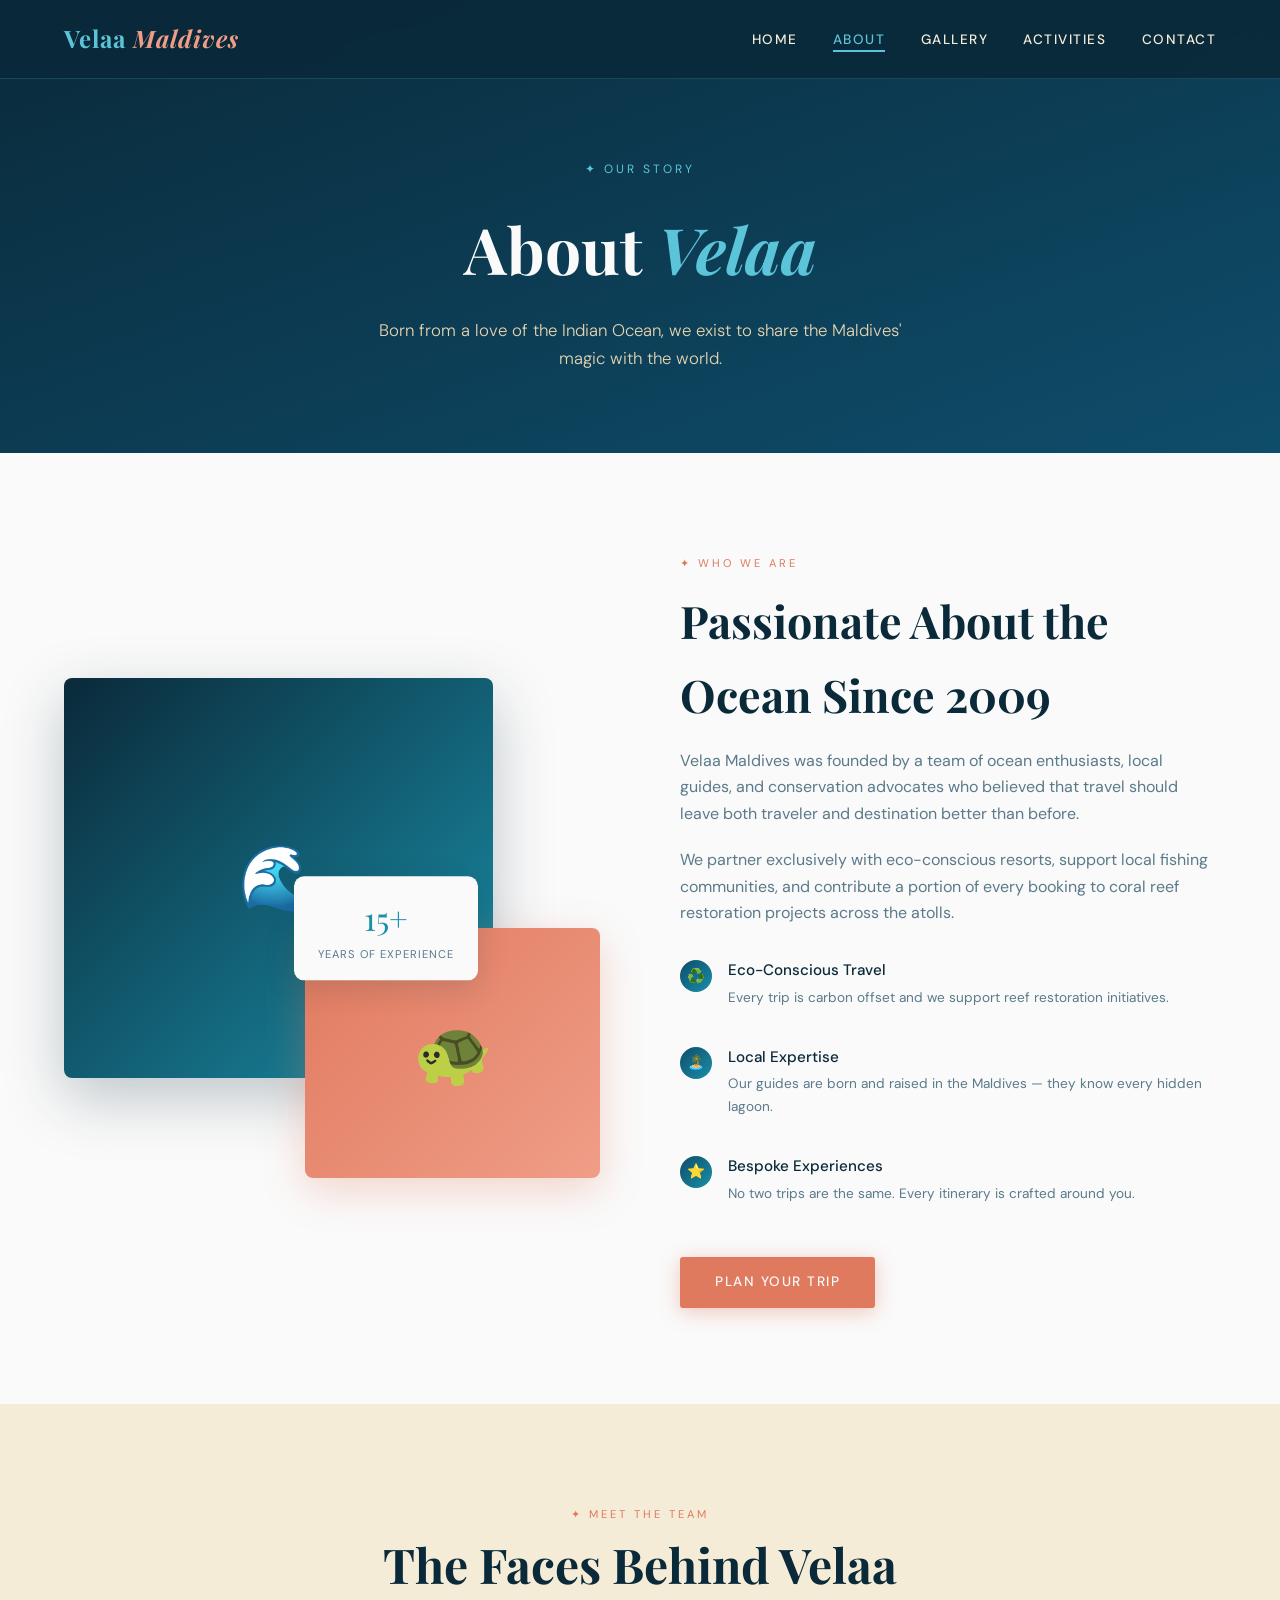
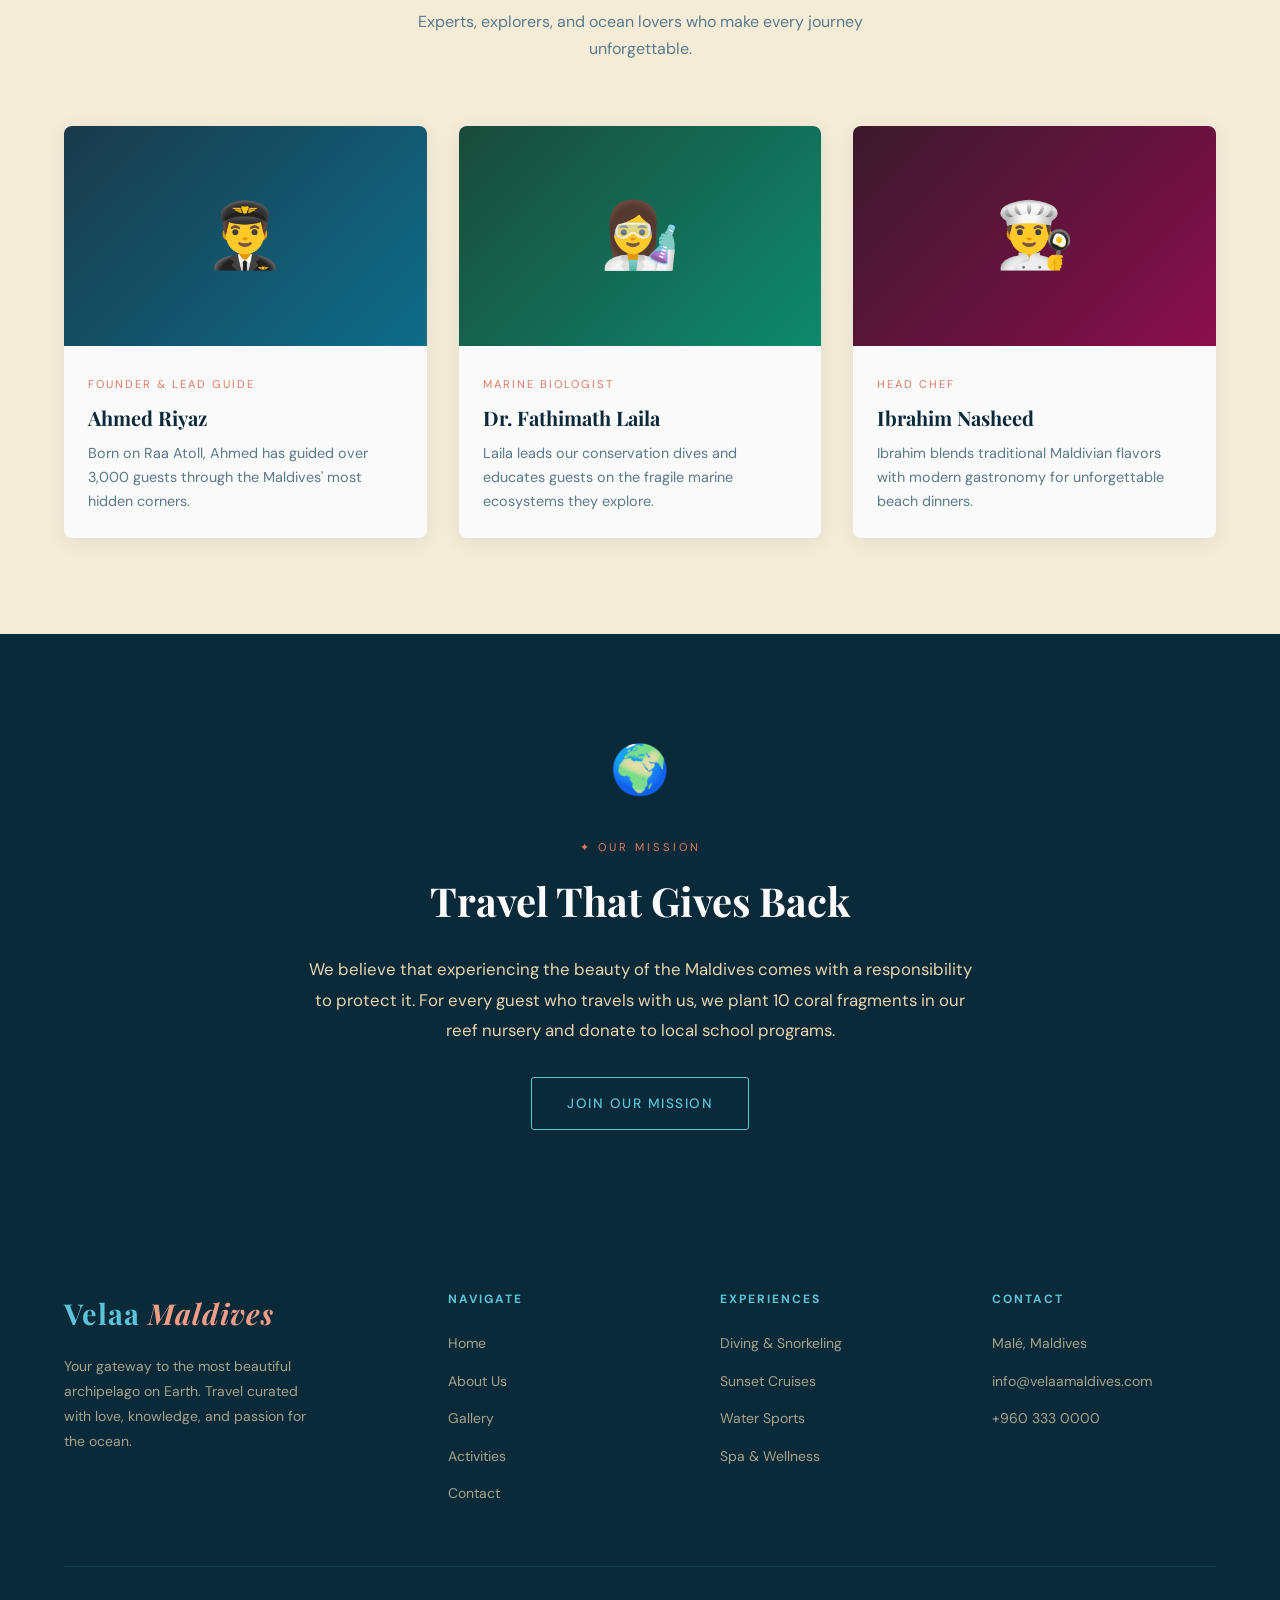
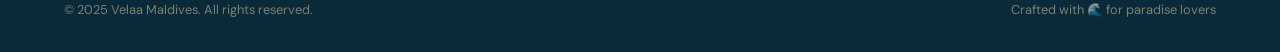
==== pages/about.html @ 8467a6a5 "innitial commit" ====
<!DOCTYPE html>
<html lang="en">
<head>
  <meta charset="UTF-8" />
  <meta name="viewport" content="width=device-width, initial-scale=1.0" />
  <title>Velaa Maldives — About Us</title>
  <link rel="stylesheet" href="../css/style.css" />
</head>
<body>

  <!-- NAV -->
  <nav>
    <div class="nav-logo"><a href="../index.html">Velaa <span>Maldives</span></a></div>
    <ul class="nav-links">
      <li><a href="../index.html">Home</a></li>
      <li><a href="about.html" class="active">About</a></li>
      <li><a href="gallery.html">Gallery</a></li>
      <li><a href="activities.html">Activities</a></li>
      <li><a href="contact.html">Contact</a></li>
    </ul>
  </nav>

  <!-- PAGE HEADER -->
  <div style="background:linear-gradient(160deg,var(--ocean-deep),var(--ocean-mid));padding:10rem 5% 5rem;text-align:center;color:var(--white);">
    <div style="font-size:0.75rem;letter-spacing:3px;text-transform:uppercase;color:var(--ocean-light);margin-bottom:1rem;">✦ Our Story</div>
    <h1 style="font-family:'Playfair Display',serif;font-size:clamp(2rem,5vw,4rem);margin-bottom:1rem;">About <em style="color:var(--ocean-light);font-style:italic;">Velaa</em></h1>
    <p style="color:var(--sand);max-width:560px;margin:0 auto;font-size:1.05rem;font-weight:300;">Born from a love of the Indian Ocean, we exist to share the Maldives' magic with the world.</p>
  </div>

  <!-- ABOUT SECTION -->
  <section>
    <div class="about-layout">
      <div class="about-img-collage fade-up">
        <div class="about-img-main">🌊</div>
        <div class="about-img-accent">🐢</div>
        <div class="about-badge">
          <div class="num">15+</div>
          <div class="lbl">Years of Experience</div>
        </div>
      </div>
      <div class="about-text fade-up">
        <div class="section-tag">✦ Who We Are</div>
        <h2>Passionate About the Ocean Since 2009</h2>
        <p>Velaa Maldives was founded by a team of ocean enthusiasts, local guides, and conservation advocates who believed that travel should leave both traveler and destination better than before.</p>
        <p>We partner exclusively with eco-conscious resorts, support local fishing communities, and contribute a portion of every booking to coral reef restoration projects across the atolls.</p>
        <div class="feature-list">
          <div class="feature-item">
            <div class="feature-dot">♻️</div>
            <div>
              <h4>Eco-Conscious Travel</h4>
              <p>Every trip is carbon offset and we support reef restoration initiatives.</p>
            </div>
          </div>
          <div class="feature-item">
            <div class="feature-dot">🏝️</div>
            <div>
              <h4>Local Expertise</h4>
              <p>Our guides are born and raised in the Maldives — they know every hidden lagoon.</p>
            </div>
          </div>
          <div class="feature-item">
            <div class="feature-dot">⭐</div>
            <div>
              <h4>Bespoke Experiences</h4>
              <p>No two trips are the same. Every itinerary is crafted around you.</p>
            </div>
          </div>
        </div>
        <a href="contact.html" class="btn btn-primary">Plan Your Trip</a>
      </div>
    </div>
  </section>

  <!-- TEAM -->
  <section style="background:var(--sand-light);">
    <div class="section-header fade-up">
      <div class="section-tag">✦ Meet The Team</div>
      <h2>The Faces Behind Velaa</h2>
      <p>Experts, explorers, and ocean lovers who make every journey unforgettable.</p>
    </div>
    <div class="card-grid">
      <div class="card fade-up">
        <div class="card-img" style="background:linear-gradient(135deg,#1a3a4a,#0e6d8a);">👨‍✈️</div>
        <div class="card-body">
          <div class="card-tag">Founder & Lead Guide</div>
          <h3>Ahmed Riyaz</h3>
          <p>Born on Raa Atoll, Ahmed has guided over 3,000 guests through the Maldives' most hidden corners.</p>
        </div>
      </div>
      <div class="card fade-up">
        <div class="card-img" style="background:linear-gradient(135deg,#1a4a3a,#0e8a6d);">👩‍🔬</div>
        <div class="card-body">
          <div class="card-tag">Marine Biologist</div>
          <h3>Dr. Fathimath Laila</h3>
          <p>Laila leads our conservation dives and educates guests on the fragile marine ecosystems they explore.</p>
        </div>
      </div>
      <div class="card fade-up">
        <div class="card-img" style="background:linear-gradient(135deg,#3a1a2a,#8a0e4d);">👨‍🍳</div>
        <div class="card-body">
          <div class="card-tag">Head Chef</div>
          <h3>Ibrahim Nasheed</h3>
          <p>Ibrahim blends traditional Maldivian flavors with modern gastronomy for unforgettable beach dinners.</p>
        </div>
      </div>
    </div>
  </section>

  <!-- MISSION -->
  <section style="background:var(--ocean-deep);color:var(--white);text-align:center;">
    <div style="max-width:680px;margin:0 auto;" class="fade-up">
      <div style="font-size:3rem;margin-bottom:1.5rem;">🌍</div>
      <div class="section-tag">✦ Our Mission</div>
      <h2 style="font-family:'Playfair Display',serif;font-size:2.5rem;margin-bottom:1.25rem;">Travel That Gives Back</h2>
      <p style="color:var(--sand);font-size:1.05rem;line-height:1.8;margin-bottom:2rem;">We believe that experiencing the beauty of the Maldives comes with a responsibility to protect it. For every guest who travels with us, we plant 10 coral fragments in our reef nursery and donate to local school programs.</p>
      <a href="contact.html" class="btn btn-outline">Join Our Mission</a>
    </div>
  </section>

  <!-- FOOTER -->
  <footer>
    <div class="footer-top">
      <div class="footer-brand">
        <a href="../index.html" class="nav-logo">Velaa <span>Maldives</span></a>
        <p>Your gateway to the most beautiful archipelago on Earth. Travel curated with love, knowledge, and passion for the ocean.</p>
      </div>
      <div class="footer-col">
        <h4>Navigate</h4>
        <ul>
          <li><a href="../index.html">Home</a></li>
          <li><a href="about.html">About Us</a></li>
          <li><a href="gallery.html">Gallery</a></li>
          <li><a href="activities.html">Activities</a></li>
          <li><a href="contact.html">Contact</a></li>
        </ul>
      </div>
      <div class="footer-col">
        <h4>Experiences</h4>
        <ul>
          <li><a href="activities.html">Diving & Snorkeling</a></li>
          <li><a href="activities.html">Sunset Cruises</a></li>
          <li><a href="activities.html">Water Sports</a></li>
          <li><a href="activities.html">Spa & Wellness</a></li>
        </ul>
      </div>
      <div class="footer-col">
        <h4>Contact</h4>
        <ul>
          <li><a href="#">Malé, Maldives</a></li>
          <li><a href="#">info@velaamaldives.com</a></li>
          <li><a href="#">+960 333 0000</a></li>
        </ul>
      </div>
    </div>
    <div class="footer-bottom">
      <span>&copy; 2025 Velaa Maldives. All rights reserved.</span>
      <span>Crafted with 🌊 for paradise lovers</span>
    </div>
  </footer>

  <script>
    const observer = new IntersectionObserver((entries) => {
      entries.forEach(e => { if (e.isIntersecting) e.target.classList.add('visible'); });
    }, { threshold: 0.12 });
    document.querySelectorAll('.fade-up').forEach(el => observer.observe(el));
  </script>
</body>
</html>
---- css/style.css ----
@import url('https://fonts.googleapis.com/css2?family=Playfair+Display:ital,wght@0,400;0,700;1,400&family=DM+Sans:wght@300;400;500&display=swap');

/* ===== CSS VARIABLES ===== */
:root {
  --ocean-deep: #0a2a3a;
  --ocean-mid: #0e4d6b;
  --ocean-teal: #1a8fa8;
  --ocean-light: #5bc4d8;
  --sand: #e8d5b0;
  --sand-light: #f5ecd8;
  --coral: #e07a5f;
  --coral-light: #f09d87;
  --white: #fafafa;
  --text-dark: #0d1f29;
  --text-muted: #5a7a8a;
  --transition: all 0.35s cubic-bezier(0.4, 0, 0.2, 1);
}

/* ===== RESET ===== */
*, *::before, *::after { box-sizing: border-box; margin: 0; padding: 0; }
html { scroll-behavior: smooth; font-size: 16px; }
body {
  font-family: 'DM Sans', sans-serif;
  background: var(--white);
  color: var(--text-dark);
  line-height: 1.65;
  overflow-x: hidden;
}
img { max-width: 100%; display: block; }
a { color: inherit; text-decoration: none; }
ul { list-style: none; }

/* ===== NAV ===== */
nav {
  position: fixed; top: 0; left: 0; right: 0; z-index: 1000;
  display: flex; align-items: center; justify-content: space-between;
  padding: 1.2rem 5%;
  background: rgba(10, 42, 58, 0.92);
  backdrop-filter: blur(12px);
  border-bottom: 1px solid rgba(91, 196, 216, 0.2);
}
.nav-logo {
  font-family: 'Playfair Display', serif;
  font-size: 1.5rem; font-weight: 700;
  color: var(--ocean-light);
  letter-spacing: 1px;
}
.nav-logo span { color: var(--coral-light); font-style: italic; }
.nav-links { display: flex; gap: 2.2rem; }
.nav-links a {
  font-size: 0.85rem; font-weight: 500; letter-spacing: 1.5px;
  text-transform: uppercase; color: var(--sand-light);
  position: relative; padding-bottom: 4px;
  transition: var(--transition);
}
.nav-links a::after {
  content: ''; position: absolute; bottom: 0; left: 0;
  width: 0; height: 2px; background: var(--coral);
  transition: var(--transition);
}
.nav-links a:hover { color: var(--ocean-light); }
.nav-links a:hover::after { width: 100%; }
.nav-links a.active { color: var(--ocean-light); }
.nav-links a.active::after { width: 100%; background: var(--ocean-light); }

/* ===== HERO ===== */
.hero {
  min-height: 100vh;
  display: flex; flex-direction: column; justify-content: center;
  position: relative; overflow: hidden;
  background: linear-gradient(160deg, var(--ocean-deep) 0%, var(--ocean-mid) 55%, var(--ocean-teal) 100%);
  padding: 0 5%;
}
.hero-bg-pattern {
  position: absolute; inset: 0; opacity: 0.06;
  background-image: radial-gradient(circle at 20% 80%, var(--ocean-light) 0%, transparent 50%),
    radial-gradient(circle at 80% 20%, var(--coral) 0%, transparent 40%);
  pointer-events: none;
}
.hero-wave {
  position: absolute; bottom: -2px; left: 0; right: 0;
}
.hero-content { max-width: 700px; animation: fadeUp 1s ease both; }
.hero-tag {
  display: inline-block; font-size: 0.75rem; letter-spacing: 3px;
  text-transform: uppercase; color: var(--ocean-light);
  border: 1px solid var(--ocean-light); border-radius: 2px;
  padding: 0.35rem 1rem; margin-bottom: 1.5rem;
}
.hero h1 {
  font-family: 'Playfair Display', serif;
  font-size: clamp(2.8rem, 7vw, 5.5rem);
  line-height: 1.1; color: var(--white);
  margin-bottom: 1.5rem;
}
.hero h1 em { color: var(--ocean-light); font-style: italic; }
.hero p {
  font-size: 1.1rem; color: var(--sand); max-width: 520px;
  margin-bottom: 2.5rem; font-weight: 300;
}
.btn-group { display: flex; gap: 1rem; flex-wrap: wrap; }
.btn {
  display: inline-block; padding: 0.9rem 2.2rem;
  font-size: 0.85rem; font-weight: 500; letter-spacing: 1.5px;
  text-transform: uppercase; border-radius: 3px;
  cursor: pointer; transition: var(--transition); border: none;
}
.btn-primary {
  background: var(--coral); color: var(--white);
  box-shadow: 0 4px 20px rgba(224, 122, 95, 0.4);
}
.btn-primary:hover {
  background: var(--coral-light);
  transform: translateY(-2px);
  box-shadow: 0 8px 30px rgba(224, 122, 95, 0.5);
}
.btn-outline {
  background: transparent; color: var(--ocean-light);
  border: 1.5px solid var(--ocean-light);
}
.btn-outline:hover {
  background: var(--ocean-light); color: var(--ocean-deep);
  transform: translateY(-2px);
}

/* ===== SECTIONS ===== */
section { padding: 6rem 5%; }
.section-header { text-align: center; margin-bottom: 4rem; }
.section-tag {
  display: inline-block; font-size: 0.7rem; letter-spacing: 3px;
  text-transform: uppercase; color: var(--coral);
  margin-bottom: 0.75rem;
}
.section-header h2 {
  font-family: 'Playfair Display', serif;
  font-size: clamp(2rem, 4vw, 3rem);
  color: var(--ocean-deep); margin-bottom: 1rem; line-height: 1.2;
}
.section-header p { color: var(--text-muted); max-width: 550px; margin: 0 auto; }

/* ===== CARDS ===== */
.card-grid { display: grid; grid-template-columns: repeat(auto-fit, minmax(280px, 1fr)); gap: 2rem; }
.card {
  background: var(--white); border-radius: 8px;
  overflow: hidden; box-shadow: 0 4px 20px rgba(10, 42, 58, 0.08);
  transition: var(--transition);
}
.card:hover { transform: translateY(-6px); box-shadow: 0 12px 40px rgba(10, 42, 58, 0.15); }
.card-img {
  width: 100%; height: 220px; object-fit: cover;
  background: linear-gradient(135deg, var(--ocean-mid), var(--ocean-teal));
  display: flex; align-items: center; justify-content: center;
  font-size: 4rem;
}
.card-body { padding: 1.5rem; }
.card-body h3 {
  font-family: 'Playfair Display', serif;
  font-size: 1.25rem; color: var(--ocean-deep); margin-bottom: 0.5rem;
}
.card-body p { color: var(--text-muted); font-size: 0.9rem; }
.card-tag {
  display: inline-block; font-size: 0.7rem; letter-spacing: 2px;
  text-transform: uppercase; color: var(--coral); margin-bottom: 0.5rem;
}

/* ===== STATS BAR ===== */
.stats-bar {
  background: var(--ocean-deep); padding: 3rem 5%;
  display: grid; grid-template-columns: repeat(auto-fit, minmax(150px, 1fr));
  gap: 2rem; text-align: center;
}
.stat-num {
  font-family: 'Playfair Display', serif;
  font-size: 2.8rem; color: var(--ocean-light);
}
.stat-label { font-size: 0.8rem; letter-spacing: 2px; text-transform: uppercase; color: var(--sand); margin-top: 0.25rem; }

/* ===== GALLERY ===== */
.gallery-grid {
  display: grid;
  grid-template-columns: repeat(3, 1fr);
  grid-template-rows: auto;
  gap: 0.75rem;
}
.gallery-item {
  overflow: hidden; border-radius: 6px; cursor: pointer;
  position: relative; background: var(--ocean-mid);
}
.gallery-item:first-child { grid-column: span 2; grid-row: span 2; }
.gallery-item .thumb {
  width: 100%; height: 100%; min-height: 200px;
  display: flex; align-items: center; justify-content: center;
  font-size: 3.5rem;
  background: linear-gradient(135deg, var(--ocean-mid), var(--ocean-teal));
  transition: transform 0.4s ease;
}
.gallery-item:first-child .thumb { min-height: 400px; font-size: 5rem; }
.gallery-item:hover .thumb { transform: scale(1.05); }
.gallery-item .overlay {
  position: absolute; inset: 0;
  background: linear-gradient(to top, rgba(10,42,58,0.85) 0%, transparent 50%);
  opacity: 0; transition: var(--transition);
  display: flex; align-items: flex-end; padding: 1.5rem;
  color: var(--white);
}
.gallery-item:hover .overlay { opacity: 1; }
.gallery-item .overlay h4 { font-family: 'Playfair Display', serif; font-size: 1.1rem; }

/* ===== FORM ===== */
.contact-wrapper {
  display: grid; grid-template-columns: 1fr 1.2fr; gap: 4rem; align-items: start;
}
.contact-info h2 {
  font-family: 'Playfair Display', serif;
  font-size: 2.5rem; color: var(--ocean-deep); margin-bottom: 1rem;
}
.contact-info p { color: var(--text-muted); margin-bottom: 2rem; }
.contact-detail { display: flex; gap: 1rem; align-items: flex-start; margin-bottom: 1.25rem; }
.contact-icon {
  width: 42px; height: 42px; border-radius: 50%;
  background: var(--ocean-mid); color: var(--ocean-light);
  display: flex; align-items: center; justify-content: center;
  font-size: 1.1rem; flex-shrink: 0;
}
.contact-detail h4 { font-size: 0.8rem; text-transform: uppercase; letter-spacing: 1px; color: var(--text-muted); }
.contact-detail p { color: var(--ocean-deep); font-weight: 500; }
.form-card {
  background: var(--sand-light); border-radius: 10px;
  padding: 2.5rem; border: 1px solid rgba(10, 42, 58, 0.08);
}
.form-group { margin-bottom: 1.5rem; }
.form-group label {
  display: block; font-size: 0.78rem; letter-spacing: 1.5px;
  text-transform: uppercase; color: var(--text-muted); margin-bottom: 0.5rem;
}
.form-group input,
.form-group select,
.form-group textarea {
  width: 100%; padding: 0.9rem 1.1rem;
  background: var(--white); border: 1.5px solid rgba(10,42,58,0.12);
  border-radius: 5px; font-family: 'DM Sans', sans-serif;
  font-size: 0.95rem; color: var(--text-dark);
  transition: var(--transition); outline: none;
}
.form-group input:focus,
.form-group select:focus,
.form-group textarea:focus {
  border-color: var(--ocean-teal);
  box-shadow: 0 0 0 3px rgba(26, 143, 168, 0.12);
}
.form-group textarea { resize: vertical; min-height: 120px; }
.form-row { display: grid; grid-template-columns: 1fr 1fr; gap: 1rem; }
.form-error { color: var(--coral); font-size: 0.8rem; margin-top: 0.3rem; display: none; }
.form-error.show { display: block; }
.form-success {
  display: none; background: rgba(26, 143, 168, 0.1); border: 1px solid var(--ocean-teal);
  border-radius: 5px; padding: 1rem; text-align: center; color: var(--ocean-mid);
  font-weight: 500; margin-top: 1rem;
}
.form-success.show { display: block; }

/* ===== ABOUT ===== */
.about-layout { display: grid; grid-template-columns: 1fr 1fr; gap: 5rem; align-items: center; }
.about-img-collage { position: relative; height: 500px; }
.about-img-main, .about-img-accent {
  position: absolute; border-radius: 8px; overflow: hidden;
  display: flex; align-items: center; justify-content: center; font-size: 4rem;
}
.about-img-main {
  width: 80%; height: 80%; top: 0; left: 0;
  background: linear-gradient(135deg, var(--ocean-deep), var(--ocean-teal));
  box-shadow: 0 20px 60px rgba(10, 42, 58, 0.25);
}
.about-img-accent {
  width: 55%; height: 50%; bottom: 0; right: 0;
  background: linear-gradient(135deg, var(--coral), var(--coral-light));
  box-shadow: 0 12px 40px rgba(224, 122, 95, 0.3);
}
.about-badge {
  position: absolute; top: 50%; left: 60%; transform: translate(-50%, -50%);
  background: var(--white); border-radius: 10px; padding: 1rem 1.5rem;
  text-align: center; box-shadow: 0 8px 30px rgba(10,42,58,0.15); z-index: 2;
}
.about-badge .num {
  font-family: 'Playfair Display', serif; font-size: 2rem; color: var(--ocean-teal);
}
.about-badge .lbl { font-size: 0.7rem; text-transform: uppercase; letter-spacing: 1px; color: var(--text-muted); }
.about-text h2 {
  font-family: 'Playfair Display', serif;
  font-size: clamp(1.8rem, 3.5vw, 2.8rem); color: var(--ocean-deep); margin-bottom: 1rem;
}
.about-text p { color: var(--text-muted); margin-bottom: 1.25rem; }
.feature-list { margin: 2rem 0; }
.feature-item { display: flex; gap: 1rem; align-items: flex-start; margin-bottom: 1rem; }
.feature-dot {
  width: 32px; height: 32px; border-radius: 50%;
  background: linear-gradient(135deg, var(--ocean-mid), var(--ocean-teal));
  color: var(--white); display: flex; align-items: center; justify-content: center;
  font-size: 0.9rem; flex-shrink: 0; margin-top: 2px;
}
.feature-item h4 { font-size: 0.95rem; font-weight: 500; color: var(--ocean-deep); margin-bottom: 0.2rem; }
.feature-item p { font-size: 0.85rem; color: var(--text-muted); }

/* ===== ACTIVITIES ===== */
.activities-grid {
  display: grid; grid-template-columns: repeat(auto-fit, minmax(240px, 1fr)); gap: 1.5rem;
}
.activity-card {
  background: linear-gradient(160deg, var(--ocean-deep) 0%, var(--ocean-mid) 100%);
  border-radius: 10px; padding: 2rem; color: var(--white);
  transition: var(--transition); border: 1px solid rgba(91, 196, 216, 0.1);
  position: relative; overflow: hidden;
}
.activity-card::before {
  content: ''; position: absolute; top: -40px; right: -40px;
  width: 120px; height: 120px; border-radius: 50%;
  background: rgba(91, 196, 216, 0.08);
}
.activity-card:hover { transform: translateY(-5px); border-color: rgba(91, 196, 216, 0.3); }
.activity-icon { font-size: 2.5rem; margin-bottom: 1rem; }
.activity-card h3 { font-family: 'Playfair Display', serif; font-size: 1.2rem; margin-bottom: 0.5rem; }
.activity-card p { font-size: 0.85rem; color: var(--sand); opacity: 0.85; }
.activity-price { margin-top: 1.5rem; font-size: 0.8rem; text-transform: uppercase; letter-spacing: 1px; color: var(--ocean-light); }

/* ===== FOOTER ===== */
footer {
  background: var(--ocean-deep); color: var(--sand);
  padding: 4rem 5% 2rem;
}
.footer-top {
  display: grid; grid-template-columns: 1.5fr repeat(3, 1fr); gap: 3rem;
  padding-bottom: 3rem; border-bottom: 1px solid rgba(91, 196, 216, 0.15);
  margin-bottom: 2rem;
}
.footer-brand .nav-logo { font-size: 1.8rem; display: block; margin-bottom: 1rem; }
.footer-brand p { font-size: 0.875rem; color: rgba(232, 213, 176, 0.7); line-height: 1.8; max-width: 260px; }
.footer-col h4 {
  font-size: 0.75rem; letter-spacing: 2px; text-transform: uppercase;
  color: var(--ocean-light); margin-bottom: 1.25rem;
}
.footer-col li { margin-bottom: 0.7rem; }
.footer-col a { font-size: 0.875rem; color: rgba(232, 213, 176, 0.7); transition: var(--transition); }
.footer-col a:hover { color: var(--ocean-light); }
.footer-bottom { display: flex; justify-content: space-between; align-items: center; font-size: 0.8rem; color: rgba(232,213,176,0.5); }

/* ===== ANIMATIONS ===== */
@keyframes fadeUp {
  from { opacity: 0; transform: translateY(30px); }
  to { opacity: 1; transform: translateY(0); }
}
.fade-up { opacity: 0; transform: translateY(25px); transition: opacity 0.6s ease, transform 0.6s ease; }
.fade-up.visible { opacity: 1; transform: none; }

/* ===== RESPONSIVE ===== */
@media (max-width: 900px) {
  .contact-wrapper, .about-layout { grid-template-columns: 1fr; }
  .footer-top { grid-template-columns: 1fr 1fr; }
  .about-img-collage { height: 320px; }
  .gallery-grid { grid-template-columns: 1fr 1fr; }
  .gallery-item:first-child { grid-column: span 2; }
}
@media (max-width: 600px) {
  .nav-links { gap: 1.2rem; }
  .nav-links a { font-size: 0.75rem; }
  .footer-top { grid-template-columns: 1fr; }
  .form-row { grid-template-columns: 1fr; }
  .gallery-grid { grid-template-columns: 1fr; }
  .gallery-item:first-child { grid-column: span 1; }
  .hero h1 { font-size: 2.4rem; }
  .stats-bar { grid-template-columns: 1fr 1fr; }
}
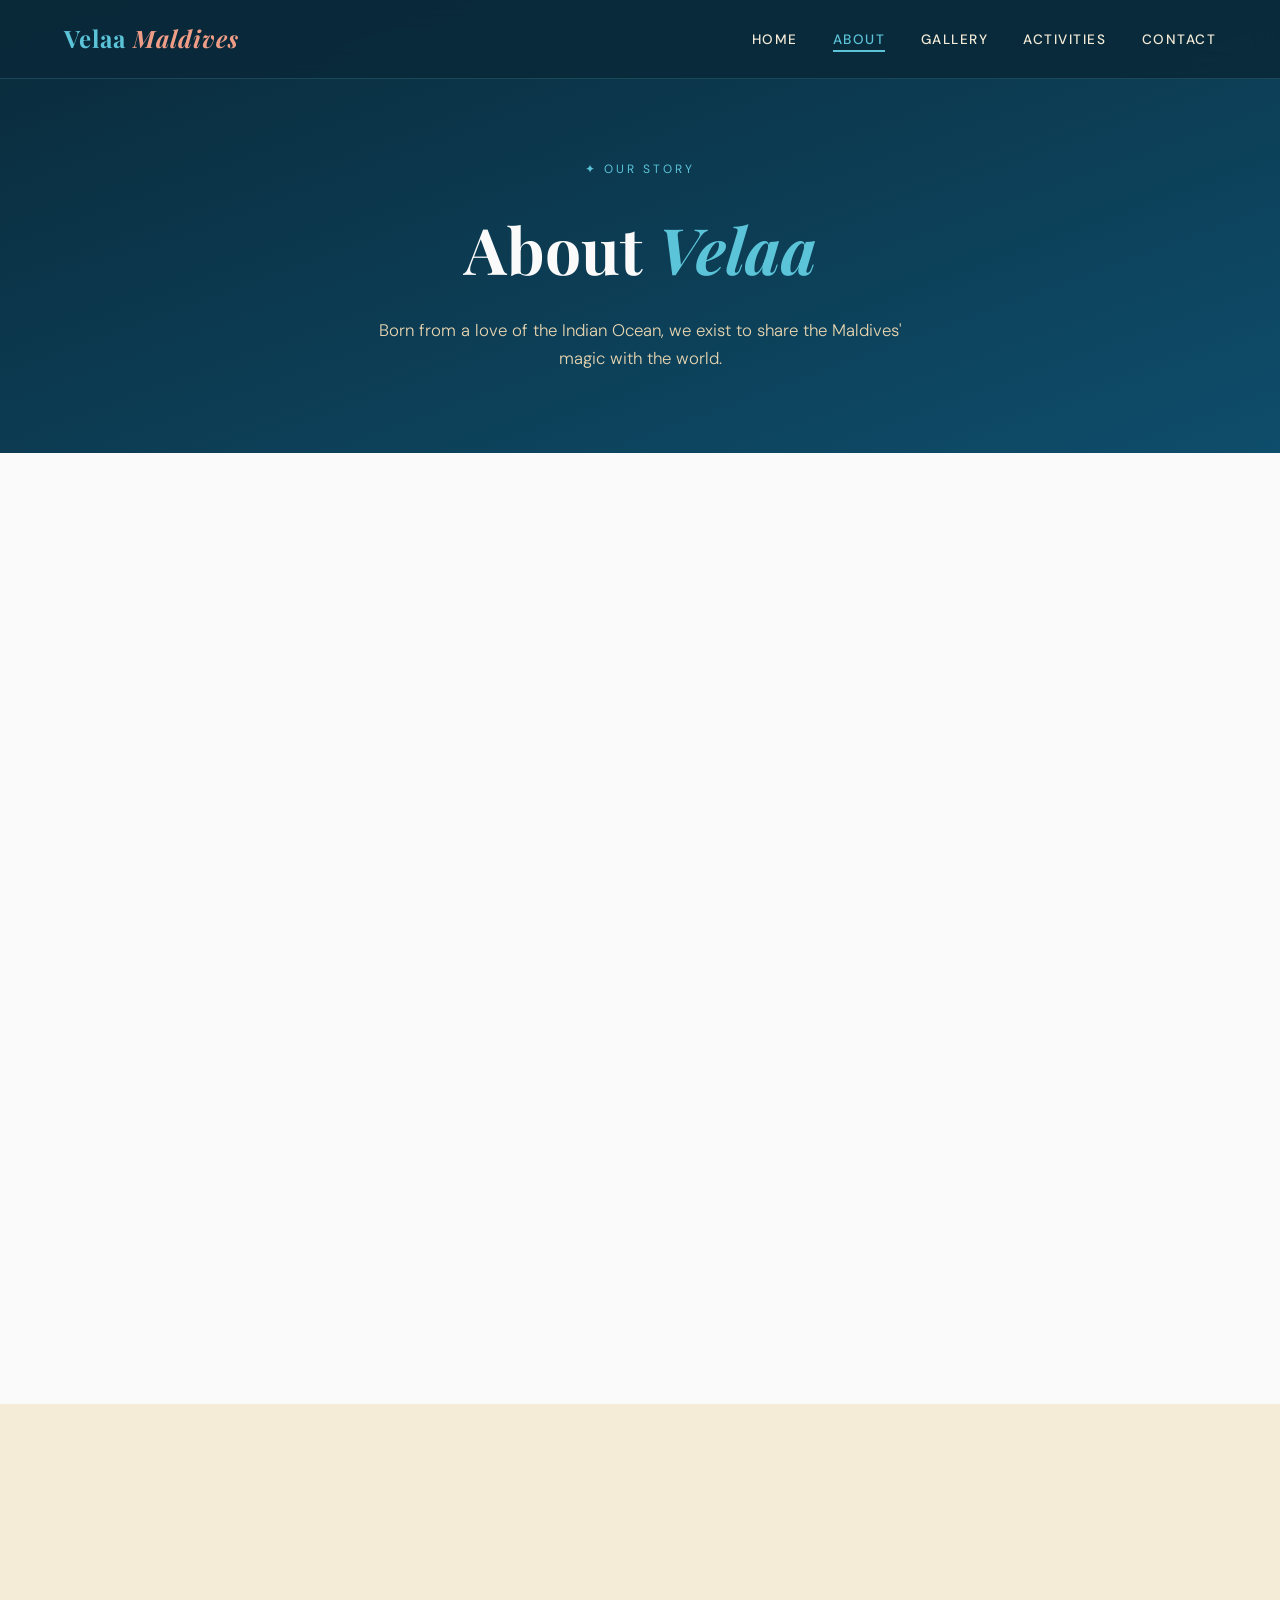
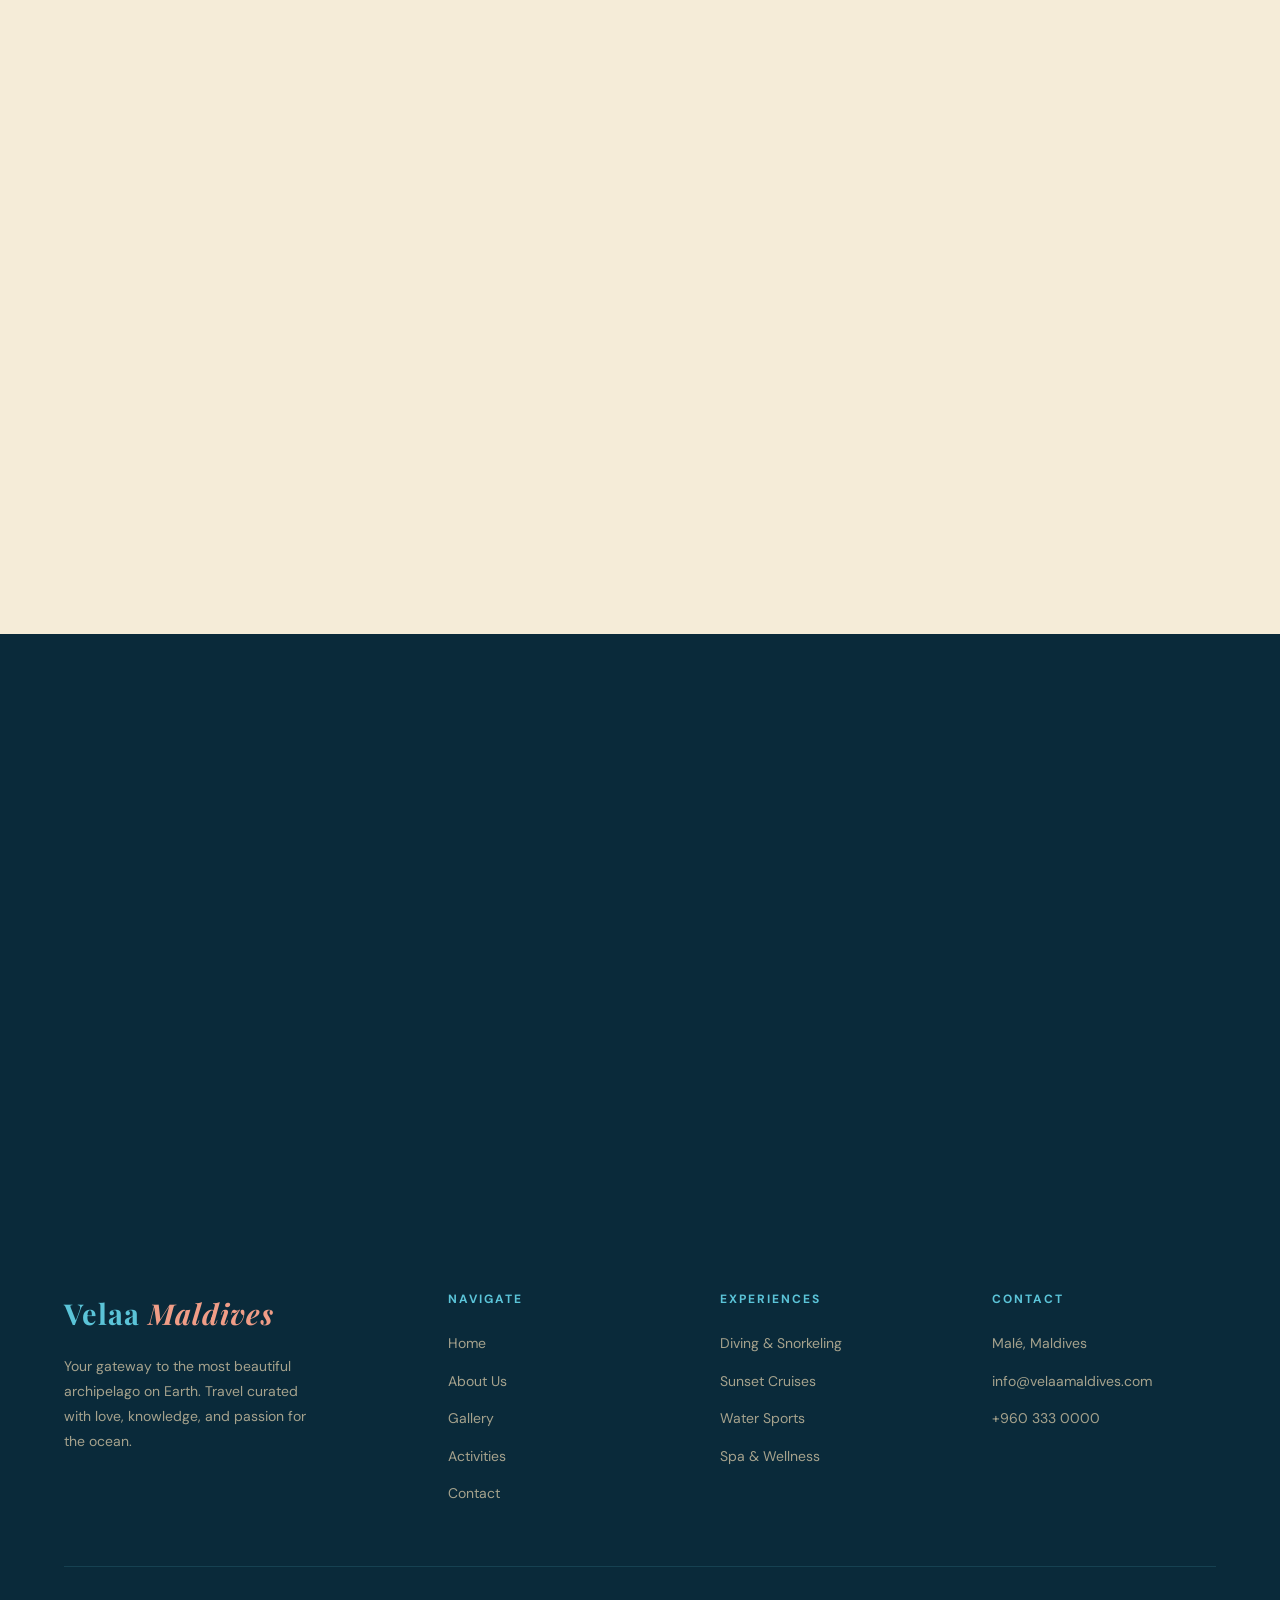
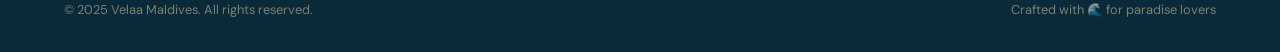
==== commit d244b783: "refactor: remove unused JavaScript code and enhance comment clarity in HTML files" ====
--- a/pages/about.html
+++ b/pages/about.html
@@ -158,11 +158,6 @@
     </div>
   </footer>
 
-  <script>
-    const observer = new IntersectionObserver((entries) => {
-      entries.forEach(e => { if (e.isIntersecting) e.target.classList.add('visible'); });
-    }, { threshold: 0.12 });
-    document.querySelectorAll('.fade-up').forEach(el => observer.observe(el));
-  </script>
+ 
 </body>
 </html>
